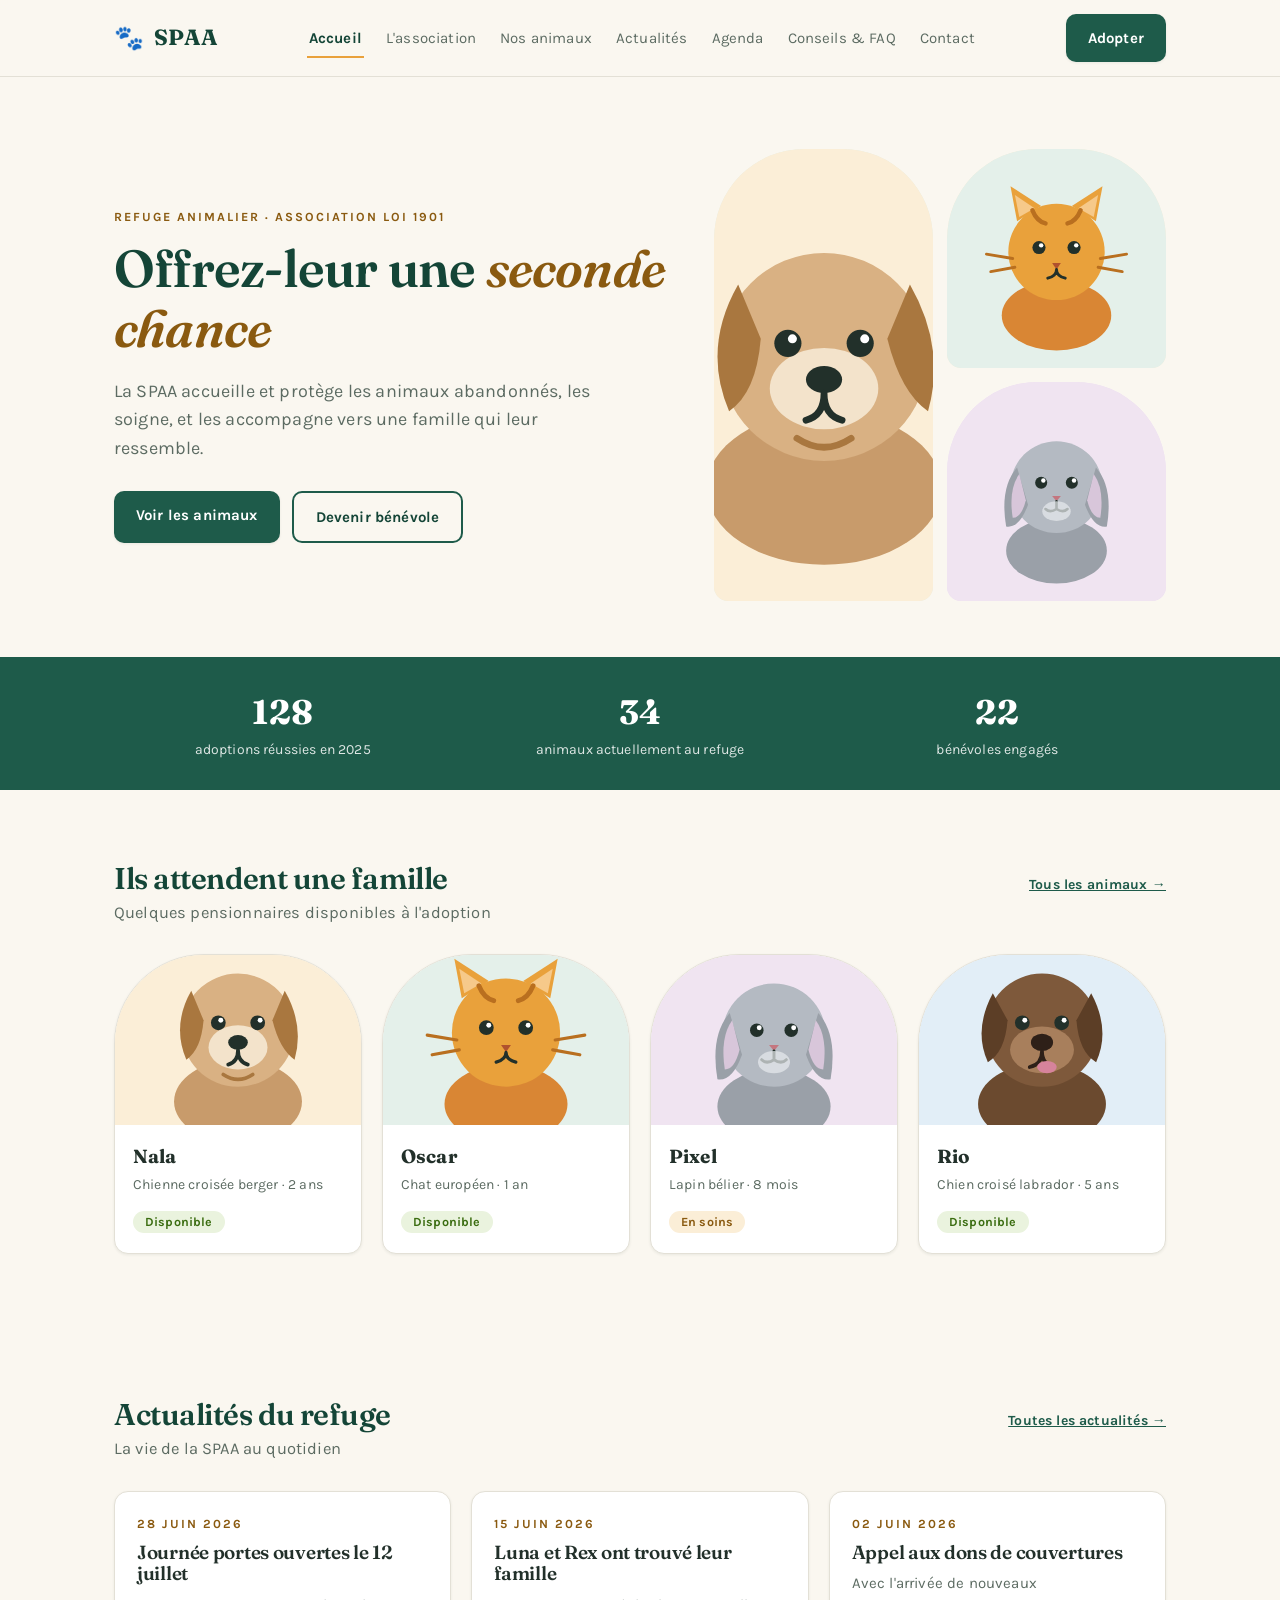
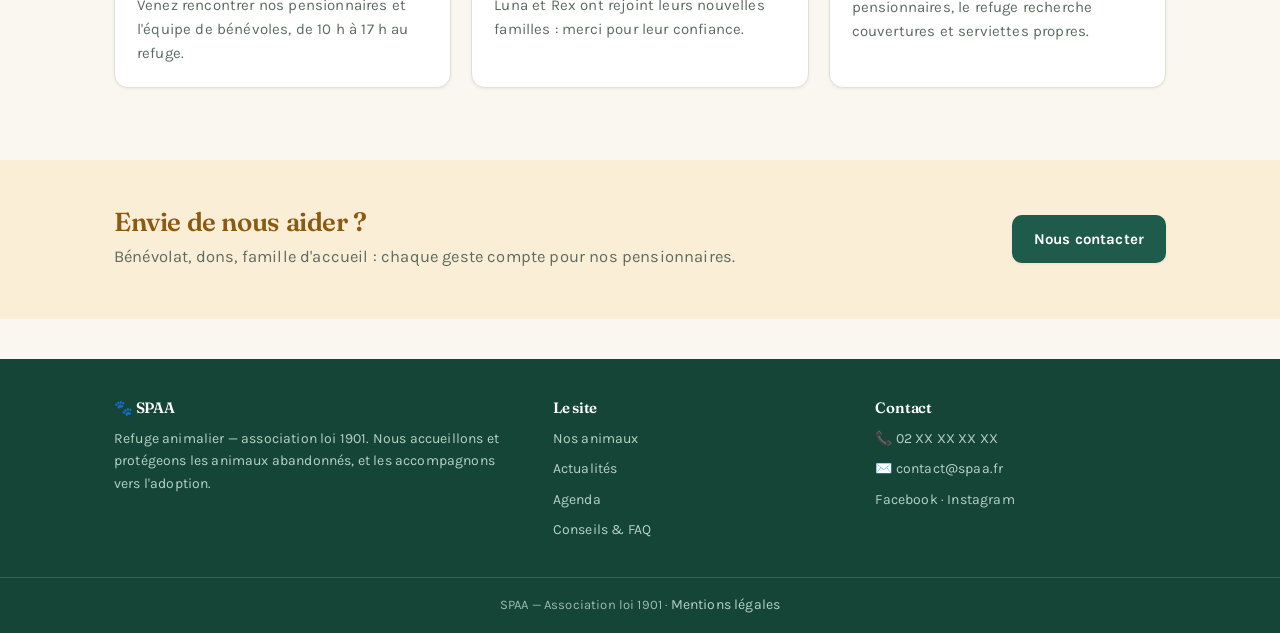
==== index.html @ 58a1901b "Add files via upload" ====
<!DOCTYPE html>
<html lang="fr">
<head>
<meta charset="UTF-8">
<meta name="viewport" content="width=device-width, initial-scale=1.0">
<title>Accueil — SPAA</title>
<meta name="description" content="SPAA, refuge animalier : adoption, protection et soins des animaux abandonnés.">
<link rel="preconnect" href="https://fonts.googleapis.com">
<link href="https://fonts.googleapis.com/css2?family=Fraunces:ital,wght@0,600;0,700;1,600&family=Karla:wght@400;700&display=swap" rel="stylesheet">
<link rel="icon" type="image/svg+xml" href="assets/favicon.svg">
<meta property="og:title" content="SPAA — Refuge animalier">
<meta property="og:description" content="Adoption, protection et soins des animaux abandonnés.">
<meta property="og:type" content="website">
<link rel="stylesheet" href="styles.css">
</head>
<body>
<header class="site">
  <div class="header-inner">
    <a class="logo" href="index.html"><span class="paw" aria-hidden="true">🐾</span>SPAA</a>
    <input type="checkbox" id="nav-toggle" class="nav-toggle" aria-hidden="true">
    <nav class="main" aria-label="Navigation principale">
      <a href="index.html" aria-current="page">Accueil</a>
      <a href="association.html">L'association</a>
      <a href="animaux.html">Nos animaux</a>
      <a href="actualites.html">Actualités</a>
      <a href="agenda.html">Agenda</a>
      <a href="blog.html">Conseils &amp; FAQ</a>
      <a href="contact.html">Contact</a>
    </nav>
    <a class="btn btn-pine header-cta" href="contact.html">Adopter</a>
    <label for="nav-toggle" class="nav-burger" aria-label="Ouvrir le menu">☰</label>
  </div>
</header>

<div class="hero">
  <div>
    <p class="eyebrow">Refuge animalier · Association loi 1901</p>
    <h1>Offrez-leur une <em>seconde chance</em></h1>
    <p class="lead">La SPAA accueille et protège les animaux abandonnés, les soigne, et les accompagne vers une famille qui leur ressemble.</p>
    <div class="actions">
      <a class="btn btn-pine" href="animaux.html">Voir les animaux</a>
      <a class="btn btn-ghost" href="contact.html">Devenir bénévole</a>
    </div>
  </div>
  <div class="hero-visual" aria-hidden="true">
    <div class="arch tall a1"><img src="https://images.unsplash.com/photo-1543466835-00a7907e9de1?auto=format&fit=crop&w=800&q=80" alt="Illustration de Nala, chienne du refuge" loading="lazy" onerror="this.onerror=null;this.src='assets/nala.svg'"></div>
    <div class="arch a2"><img src="https://images.unsplash.com/photo-1514888286974-6c03e2ca1dba?auto=format&fit=crop&w=800&q=80" alt="Illustration d'Oscar, chat du refuge" loading="lazy" onerror="this.onerror=null;this.src='assets/oscar.svg'"></div>
    <div class="arch a3"><img src="https://images.unsplash.com/photo-1585110396000-c9ffd4e4b308?auto=format&fit=crop&w=800&q=80" alt="Illustration de Pixel, lapin du refuge" loading="lazy" onerror="this.onerror=null;this.src='assets/pixel.svg'"></div>
  </div>
</div>

<div class="stats">
  <div class="stats-inner">
    <div class="stat"><div class="num" data-count="128">0</div><div class="label">adoptions réussies en 2025</div></div>
    <div class="stat"><div class="num" data-count="34">0</div><div class="label">animaux actuellement au refuge</div></div>
    <div class="stat"><div class="num" data-count="22">0</div><div class="label">bénévoles engagés</div></div>
  </div>
</div>

<section class="block reveal">
  <div class="block-head">
    <div>
      <h2>Ils attendent une famille</h2>
      <p>Quelques pensionnaires disponibles à l'adoption</p>
    </div>
    <a class="more" href="animaux.html">Tous les animaux →</a>
  </div>
  <div class="animals">
    <a class="animal-card" href="animaux.html" style="text-decoration:none;color:inherit;">
      <div class="animal-photo p-amber"><img src="https://images.unsplash.com/photo-1543466835-00a7907e9de1?auto=format&fit=crop&w=800&q=80" alt="" aria-hidden="true" loading="lazy" onerror="this.onerror=null;this.src='assets/nala.svg'"></div>
      <div class="animal-body">
        <p class="name">Nala</p>
        <p class="meta">Chienne croisée berger · 2 ans</p>
        <span class="badge ok">Disponible</span>
      </div>
    </a>
    <a class="animal-card" href="animaux.html" style="text-decoration:none;color:inherit;">
      <div class="animal-photo p-pine"><img src="https://images.unsplash.com/photo-1514888286974-6c03e2ca1dba?auto=format&fit=crop&w=800&q=80" alt="" aria-hidden="true" loading="lazy" onerror="this.onerror=null;this.src='assets/oscar.svg'"></div>
      <div class="animal-body">
        <p class="name">Oscar</p>
        <p class="meta">Chat européen · 1 an</p>
        <span class="badge ok">Disponible</span>
      </div>
    </a>
    <a class="animal-card" href="animaux.html" style="text-decoration:none;color:inherit;">
      <div class="animal-photo p-lilac"><img src="https://images.unsplash.com/photo-1585110396000-c9ffd4e4b308?auto=format&fit=crop&w=800&q=80" alt="" aria-hidden="true" loading="lazy" onerror="this.onerror=null;this.src='assets/pixel.svg'"></div>
      <div class="animal-body">
        <p class="name">Pixel</p>
        <p class="meta">Lapin bélier · 8 mois</p>
        <span class="badge care">En soins</span>
      </div>
    </a>
    <a class="animal-card" href="animaux.html" style="text-decoration:none;color:inherit;">
      <div class="animal-photo p-sky"><img src="https://images.unsplash.com/photo-1552053831-71594a27632d?auto=format&fit=crop&w=800&q=80" alt="" aria-hidden="true" loading="lazy" onerror="this.onerror=null;this.src='assets/rio.svg'"></div>
      <div class="animal-body">
        <p class="name">Rio</p>
        <p class="meta">Chien croisé labrador · 5 ans</p>
        <span class="badge ok">Disponible</span>
      </div>
    </a>
  </div>
</section>

<section class="block reveal">
  <div class="block-head">
    <div>
      <h2>Actualités du refuge</h2>
      <p>La vie de la SPAA au quotidien</p>
    </div>
    <a class="more" href="actualites.html">Toutes les actualités →</a>
  </div>
  <div class="news-grid">
    <div class="news-card">
      <p class="date">28 JUIN 2026</p>
      <h3>Journée portes ouvertes le 12 juillet</h3>
      <p>Venez rencontrer nos pensionnaires et l'équipe de bénévoles, de 10 h à 17 h au refuge.</p>
    </div>
    <div class="news-card">
      <p class="date">15 JUIN 2026</p>
      <h3>Luna et Rex ont trouvé leur famille</h3>
      <p>Luna et Rex ont rejoint leurs nouvelles familles : merci pour leur confiance.</p>
    </div>
    <div class="news-card">
      <p class="date">02 JUIN 2026</p>
      <h3>Appel aux dons de couvertures</h3>
      <p>Avec l'arrivée de nouveaux pensionnaires, le refuge recherche couvertures et serviettes propres.</p>
    </div>
  </div>
</section>

<div class="photo-band reveal">
  <img src="https://images.unsplash.com/photo-1548199973-03cce0bbc87b?auto=format&fit=crop&w=1600&q=80" alt="Des chiens courent ensemble dans un pré" loading="lazy" onerror="this.parentElement.style.display='none'">
  <div class="overlay"><div class="inner"><p>128 secondes chances offertes en 2025 — et ce n'est pas fini.</p></div></div>
</div>

<div class="cta-band">
  <div class="cta-inner">
    <div>
      <h2>Envie de nous aider ?</h2>
      <p>Bénévolat, dons, famille d'accueil : chaque geste compte pour nos pensionnaires.</p>
    </div>
    <a class="btn btn-pine" href="contact.html">Nous contacter</a>
  </div>
</div>

<footer class="site">
  <div class="footer-inner">
    <div>
      <h3>🐾 SPAA</h3>
      <p>Refuge animalier — association loi 1901. Nous accueillons et protégeons les animaux abandonnés, et les accompagnons vers l'adoption.</p>
    </div>
    <div>
      <h3>Le site</h3>
      <a href="animaux.html">Nos animaux</a>
      <a href="actualites.html">Actualités</a>
      <a href="agenda.html">Agenda</a>
      <a href="blog.html">Conseils &amp; FAQ</a>
    </div>
    <div>
      <h3>Contact</h3>
      <p>📞 02 XX XX XX XX</p>
      <p>✉️ contact@spaa.fr</p>
      <p>Facebook · Instagram</p>
    </div>
  </div>
  <div class="footer-bottom">SPAA — Association loi 1901 · <a href="mentions-legales.html" style="display:inline">Mentions légales</a></div>
</footer>
<script src="script.js"></script>
</body>
</html>
---- styles.css ----
:root {
  --paper: #FAF7F0;
  --card: #FFFFFF;
  --pine: #1E5B4A;
  --pine-dark: #144537;
  --pine-bg: #E4F0EA;
  --amber: #E9A13B;
  --amber-dark: #8A5A10;
  --amber-bg: #FBEED7;
  --ink: #22302A;
  --ink-soft: #5C6B62;
  --line: #E3E0D6;
  --green-bg: #EAF3DE;
  --green-text: #3B6D11;
  --red-bg: #FCEBEB;
  --red-text: #A32D2D;
  --radius: 14px;
  --arch: 90px;
}
* { box-sizing: border-box; }
html { scroll-behavior: smooth; }
@media (prefers-reduced-motion: reduce) { html { scroll-behavior: auto; } * { transition-duration: .001s !important; animation-duration: .001s !important; } }
body {
  margin: 0;
  font-family: 'Karla', -apple-system, sans-serif;
  background: var(--paper);
  color: var(--ink);
  line-height: 1.6;
}
h1, h2, h3 { font-family: 'Fraunces', Georgia, serif; font-weight: 600; line-height: 1.15; }
a { color: var(--pine); }
a:focus-visible, button:focus-visible { outline: 3px solid var(--amber); outline-offset: 2px; }
img { max-width: 100%; }

/* ---------- Header ---------- */
header.site {
  position: sticky; top: 0; z-index: 20;
  background: rgba(250,247,240,0.94);
  border-bottom: 1px solid var(--line);
  backdrop-filter: blur(6px);
}
.header-inner {
  max-width: 1100px; margin: 0 auto;
  display: flex; align-items: center; justify-content: space-between;
  padding: 14px 24px; gap: 16px;
}
.logo { display: flex; align-items: center; gap: 10px; font-family: 'Fraunces', serif; font-weight: 700; font-size: 22px; color: var(--pine-dark); text-decoration: none; }
.logo .paw { font-size: 24px; }
nav.main { display: flex; gap: 20px; align-items: center; }
nav.main a { font-size: 15px; text-decoration: none; color: var(--ink-soft); padding: 4px 2px; border-bottom: 2px solid transparent; }
nav.main a:hover { color: var(--pine); }
nav.main a[aria-current="page"] { color: var(--pine-dark); border-bottom-color: var(--amber); font-weight: 700; }
.nav-toggle { display: none; }
.nav-burger { display: none; font-size: 26px; background: none; border: none; cursor: pointer; color: var(--pine-dark); }
.btn {
  display: inline-block; border: none; cursor: pointer;
  border-radius: 10px; padding: 12px 22px;
  font-family: 'Karla', sans-serif; font-weight: 700; font-size: 15px;
  text-decoration: none; text-align: center;
  transition: transform .1s ease, background .15s ease;
}
.btn:active { transform: translateY(1px); }
.btn-pine { background: var(--pine); color: #fff; }
.btn-pine:hover { background: var(--pine-dark); }
.btn-amber { background: var(--amber); color: #3A2703; }
.btn-amber:hover { background: #d68f28; }
.btn-ghost { background: transparent; border: 2px solid var(--pine); color: var(--pine-dark); }
.btn-ghost:hover { background: var(--pine-bg); }

/* ---------- Hero ---------- */
.hero {
  max-width: 1100px; margin: 0 auto;
  display: grid; grid-template-columns: 1.1fr 0.9fr; gap: 48px;
  padding: 72px 24px 56px; align-items: center;
}
.hero .eyebrow {
  font-size: 13px; letter-spacing: .12em; text-transform: uppercase;
  color: var(--amber-dark); font-weight: 700; margin: 0 0 12px;
}
.hero h1 { font-size: clamp(34px, 5vw, 52px); margin: 0 0 18px; color: var(--pine-dark); }
.hero h1 em { font-style: italic; color: var(--amber-dark); }
.hero p.lead { font-size: 18px; color: var(--ink-soft); margin: 0 0 28px; max-width: 46ch; }
.hero .actions { display: flex; gap: 12px; flex-wrap: wrap; }
.hero-visual { display: grid; grid-template-columns: 1fr 1fr; gap: 14px; }
.arch {
  border-radius: var(--arch) var(--arch) var(--radius) var(--radius);
  min-height: 190px;
  display: flex; align-items: center; justify-content: center;
  font-size: 44px;
}
.arch.tall { grid-row: span 2; min-height: 0; }
.arch.a1 { background: var(--pine-bg); }
.arch.a2 { background: var(--amber-bg); }
.arch.a3 { background: #F0E4F1; }

/* ---------- Stats strip ---------- */
.stats {
  background: var(--pine); color: #fff;
}
.stats-inner {
  max-width: 1100px; margin: 0 auto;
  display: grid; grid-template-columns: repeat(3, 1fr);
  padding: 28px 24px; gap: 20px; text-align: center;
}
.stat .num { font-family: 'Fraunces', serif; font-size: 34px; font-weight: 700; }
.stat .label { font-size: 14px; opacity: .85; }

/* ---------- Sections ---------- */
section.block { max-width: 1100px; margin: 0 auto; padding: 56px 24px; }
.block-head { display: flex; align-items: baseline; justify-content: space-between; gap: 16px; flex-wrap: wrap; margin-bottom: 28px; }
.block-head h2 { font-size: 28px; margin: 0; color: var(--pine-dark); }
.block-head p { margin: 4px 0 0; color: var(--ink-soft); }
.block-head .more { font-weight: 700; font-size: 14px; white-space: nowrap; }

/* ---------- Animal cards ---------- */
.animals { display: grid; grid-template-columns: repeat(auto-fill, minmax(220px, 1fr)); gap: 20px; }
.animal-card {
  background: var(--card); border: 1px solid var(--line);
  border-radius: var(--arch) var(--arch) var(--radius) var(--radius);
  overflow: hidden;
  transition: transform .15s ease, box-shadow .15s ease;
}
.animal-card:hover { transform: translateY(-4px); box-shadow: 0 10px 24px rgba(30,91,74,.12); }
.animal-photo { height: 170px; display: flex; align-items: center; justify-content: center; font-size: 42px; }
.p-pine { background: var(--pine-bg); }
.p-amber { background: var(--amber-bg); }
.p-lilac { background: #F0E4F1; }
.p-sky { background: #E2EEF7; }
.animal-body { padding: 16px 18px 18px; }
.animal-body .name { font-family: 'Fraunces', serif; font-weight: 700; font-size: 19px; margin: 0 0 2px; }
.animal-body .meta { color: var(--ink-soft); font-size: 14px; margin: 0 0 12px; }
.badge { font-size: 12.5px; font-weight: 700; padding: 4px 12px; border-radius: 20px; }
.badge.ok { background: var(--green-bg); color: var(--green-text); }
.badge.care { background: var(--amber-bg); color: var(--amber-dark); }
.badge.adopted { background: var(--pine-bg); color: var(--pine-dark); }

/* ---------- News / agenda ---------- */
.news-grid { display: grid; grid-template-columns: repeat(auto-fill, minmax(280px, 1fr)); gap: 20px; }
.news-card {
  background: var(--card); border: 1px solid var(--line); border-radius: var(--radius);
  padding: 22px;
}
.news-card .date { font-size: 13px; color: var(--amber-dark); font-weight: 700; margin: 0 0 8px; letter-spacing: .04em; }
.news-card h3 { font-size: 19px; margin: 0 0 8px; }
.news-card p { color: var(--ink-soft); font-size: 15px; margin: 0; }

.agenda-list { display: flex; flex-direction: column; gap: 14px; max-width: 720px; }
.agenda-item {
  display: flex; gap: 20px; align-items: center;
  background: var(--card); border: 1px solid var(--line); border-radius: var(--radius);
  padding: 16px 20px;
}
.agenda-date {
  flex-shrink: 0; width: 72px; text-align: center;
  background: var(--pine-bg); border-radius: 10px; padding: 10px 6px;
}
.agenda-date .day { font-family: 'Fraunces', serif; font-size: 24px; font-weight: 700; color: var(--pine-dark); line-height: 1; }
.agenda-date .month { font-size: 12px; text-transform: uppercase; letter-spacing: .08em; color: var(--pine); font-weight: 700; }
.agenda-info h3 { font-size: 17px; margin: 0 0 2px; }
.agenda-info p { margin: 0; font-size: 14px; color: var(--ink-soft); }

/* ---------- Split (association) ---------- */
.split { display: grid; grid-template-columns: 1fr 1fr; gap: 48px; align-items: center; }
.values { display: grid; grid-template-columns: 1fr 1fr; gap: 14px; }
.value-card { background: var(--card); border: 1px solid var(--line); border-radius: var(--radius); padding: 18px; }
.value-card .paw { font-size: 22px; }
.value-card h3 { font-size: 16px; margin: 8px 0 4px; }
.value-card p { font-size: 14px; color: var(--ink-soft); margin: 0; }

/* ---------- FAQ ---------- */
.faq { max-width: 760px; }
.faq details { background: var(--card); border: 1px solid var(--line); border-radius: var(--radius); margin-bottom: 12px; }
.faq summary { cursor: pointer; padding: 16px 20px; font-weight: 700; font-size: 16px; list-style: none; display: flex; justify-content: space-between; align-items: center; }
.faq summary::after { content: "+"; font-size: 22px; color: var(--pine); }
.faq details[open] summary::after { content: "–"; }
.faq .answer { padding: 0 20px 18px; color: var(--ink-soft); font-size: 15px; }

/* ---------- Forms ---------- */
form.contact { max-width: 560px; display: grid; gap: 16px; }
label { font-weight: 700; font-size: 14px; }
input, textarea, select {
  width: 100%; margin-top: 6px;
  font-family: 'Karla', sans-serif; font-size: 15px;
  padding: 12px 14px; border: 1.5px solid var(--line); border-radius: 10px;
  background: var(--card); color: var(--ink);
}
input:focus, textarea:focus { border-color: var(--pine); outline: 2px solid var(--pine-bg); }
textarea { resize: vertical; min-height: 120px; }

.contact-grid { display: grid; grid-template-columns: 1fr 1fr; gap: 48px; align-items: start; }
.contact-info { display: flex; flex-direction: column; gap: 16px; }
.info-card { background: var(--card); border: 1px solid var(--line); border-radius: var(--radius); padding: 18px 20px; }
.info-card h3 { margin: 0 0 6px; font-size: 16px; }
.info-card p { margin: 0; color: var(--ink-soft); font-size: 15px; }

/* ---------- CTA band ---------- */
.cta-band { background: var(--amber-bg); }
.cta-inner { max-width: 1100px; margin: 0 auto; padding: 48px 24px; display: flex; align-items: center; justify-content: space-between; gap: 24px; flex-wrap: wrap; }
.cta-inner h2 { font-size: 26px; margin: 0; color: var(--amber-dark); }
.cta-inner p { margin: 6px 0 0; color: var(--ink-soft); }

/* ---------- Footer ---------- */
footer.site {
  background: var(--pine-dark); color: #DCE9E2;
  margin-top: 40px;
}
.footer-inner {
  max-width: 1100px; margin: 0 auto;
  padding: 40px 24px 28px;
  display: grid; grid-template-columns: 1.4fr 1fr 1fr; gap: 32px;
}
footer.site h3 { font-size: 15px; margin: 0 0 12px; color: #fff; }
footer.site a { color: #B9D2C6; text-decoration: none; font-size: 14px; display: block; margin-bottom: 8px; }
footer.site a:hover { color: #fff; }
footer.site p { font-size: 14px; margin: 0 0 8px; color: #B9D2C6; }
.footer-bottom { border-top: 1px solid rgba(255,255,255,.15); padding: 16px 24px; text-align: center; font-size: 13px; color: #9DBBAD; }

/* ---------- Page hero (interior pages) ---------- */
.page-hero { background: var(--pine-bg); }
.page-hero-inner { max-width: 1100px; margin: 0 auto; padding: 48px 24px; }
.page-hero h1 { font-size: clamp(28px, 4vw, 40px); margin: 0 0 8px; color: var(--pine-dark); }
.page-hero p { margin: 0; color: var(--ink-soft); font-size: 17px; max-width: 60ch; }

article.post { background: var(--card); border: 1px solid var(--line); border-radius: var(--radius); padding: 24px; margin-bottom: 20px; }
article.post .date { font-size: 13px; color: var(--amber-dark); font-weight: 700; margin: 0 0 6px; }
article.post h2 { font-size: 22px; margin: 0 0 10px; color: var(--pine-dark); }
article.post p { color: var(--ink-soft); margin: 0 0 8px; }

/* ---------- Filters ---------- */
.filters { display: flex; gap: 10px; flex-wrap: wrap; margin-bottom: 24px; }
.chip {
  border: 1.5px solid var(--line); background: var(--card);
  border-radius: 20px; padding: 7px 16px; font-size: 14px; font-weight: 700;
  cursor: pointer; color: var(--ink-soft);
}
.chip.active { background: var(--pine); border-color: var(--pine); color: #fff; }

/* ---------- Responsive ---------- */
@media (max-width: 860px) {
  .hero, .split, .contact-grid { grid-template-columns: 1fr; gap: 32px; }
  .footer-inner { grid-template-columns: 1fr; }
  nav.main {
    display: none;
    position: absolute; top: 100%; left: 0; right: 0;
    flex-direction: column; align-items: stretch; gap: 0;
    background: var(--paper); border-bottom: 1px solid var(--line);
    padding: 8px 0;
  }
  nav.main a { padding: 12px 24px; border-bottom: none; }
  .nav-toggle:checked ~ nav.main { display: flex; }
  .nav-burger { display: block; }
  .header-cta { display: none; }
  .stats-inner { grid-template-columns: 1fr; gap: 12px; }
}

/* ---------- Améliorations v2 ---------- */
header.site.scrolled { box-shadow: 0 4px 18px rgba(30,91,74,.10); }
.reveal { opacity: 0; transform: translateY(14px); transition: opacity .5s ease, transform .5s ease; }
.reveal.visible { opacity: 1; transform: none; }
@media (prefers-reduced-motion: reduce) { .reveal { opacity: 1; transform: none; } }
.animal-photo img, .arch img { width: 100%; height: 100%; object-fit: cover; display: block; }
.arch { overflow: hidden; padding: 0; }
.animal-photo { padding: 0; overflow: hidden; }
#no-result { display: none; color: var(--ink-soft); background: var(--card); border: 1px dashed var(--line); border-radius: var(--radius); padding: 24px; text-align: center; }
.gallery { display: grid; grid-template-columns: repeat(auto-fill, minmax(160px, 1fr)); gap: 14px; }
.gallery .arch { min-height: 160px; }

/* ============================================================
   V3 — Charte premium : élévation, typo, micro-interactions
   ============================================================ */
:root {
  --shadow-sm: 0 1px 3px rgba(20, 45, 35, .07);
  --shadow-md: 0 6px 20px rgba(20, 45, 35, .10);
  --shadow-lg: 0 18px 44px rgba(20, 45, 35, .16);
  --ease: cubic-bezier(.22, .8, .32, 1);
}

/* Typographie raffinée */
body { font-size: 16.5px; letter-spacing: .01em; }
h1, h2, h3 { letter-spacing: -.015em; }
.hero .eyebrow, .news-card .date, article.post .date {
  letter-spacing: .16em; font-size: 12.5px;
}
.block-head h2 { font-size: 30px; }
section.block { padding: 72px 24px; }
.page-hero-inner { padding: 64px 24px; }

/* Boutons — micro-interactions */
.btn { transition: transform .18s var(--ease), box-shadow .18s var(--ease), background .18s var(--ease); }
.btn-pine, .btn-amber { box-shadow: var(--shadow-sm); }
.btn:hover { transform: translateY(-2px); box-shadow: var(--shadow-md); }
.btn:active { transform: translateY(0); box-shadow: var(--shadow-sm); }

/* Navigation — soulignement animé */
nav.main a { position: relative; border-bottom: none; }
nav.main a::after {
  content: ""; position: absolute; left: 0; right: 100%; bottom: -4px;
  height: 2px; background: var(--amber); transition: right .22s var(--ease);
}
nav.main a:hover::after, nav.main a[aria-current="page"]::after { right: 0; }
@media (max-width: 860px) { nav.main a::after { display: none; } }

/* Cartes — élévation et zoom image au survol */
.animal-card, .news-card, .value-card, .info-card, article.post {
  box-shadow: var(--shadow-sm);
  transition: transform .22s var(--ease), box-shadow .22s var(--ease);
}
.animal-card:hover { transform: translateY(-6px); box-shadow: var(--shadow-lg); }
.news-card:hover, .value-card:hover { transform: translateY(-3px); box-shadow: var(--shadow-md); }
.animal-photo { position: relative; }
.animal-photo img, .arch img { transition: transform .4s var(--ease); }
.animal-card:hover .animal-photo img { transform: scale(1.06); }
.gallery .arch { box-shadow: var(--shadow-sm); transition: transform .22s var(--ease), box-shadow .22s var(--ease); }
.gallery .arch:hover { transform: translateY(-4px); box-shadow: var(--shadow-md); }
.gallery .arch:hover img { transform: scale(1.05); }

/* Bannière hero photo */
.hero-banner { position: relative; overflow: hidden; border-radius: var(--arch) var(--arch) var(--radius) var(--radius); box-shadow: var(--shadow-md); }
.hero-banner img { width: 100%; height: 100%; object-fit: cover; display: block; }

/* Bande photo pleine largeur */
.photo-band { position: relative; height: 320px; overflow: hidden; }
.photo-band img { width: 100%; height: 100%; object-fit: cover; display: block; }
.photo-band .overlay {
  position: absolute; inset: 0;
  background: linear-gradient(180deg, rgba(20,69,55,.15), rgba(20,69,55,.55));
  display: flex; align-items: flex-end;
}
.photo-band .overlay .inner { max-width: 1100px; margin: 0 auto; width: 100%; padding: 28px 24px; }
.photo-band .overlay p { color: #fff; font-family: 'Fraunces', serif; font-size: 24px; margin: 0; text-shadow: 0 2px 12px rgba(0,0,0,.3); }

@media (prefers-reduced-motion: reduce) {
  .btn, .animal-card, .news-card, .value-card, .animal-photo img, .arch img, nav.main a::after { transition: none !important; }
}
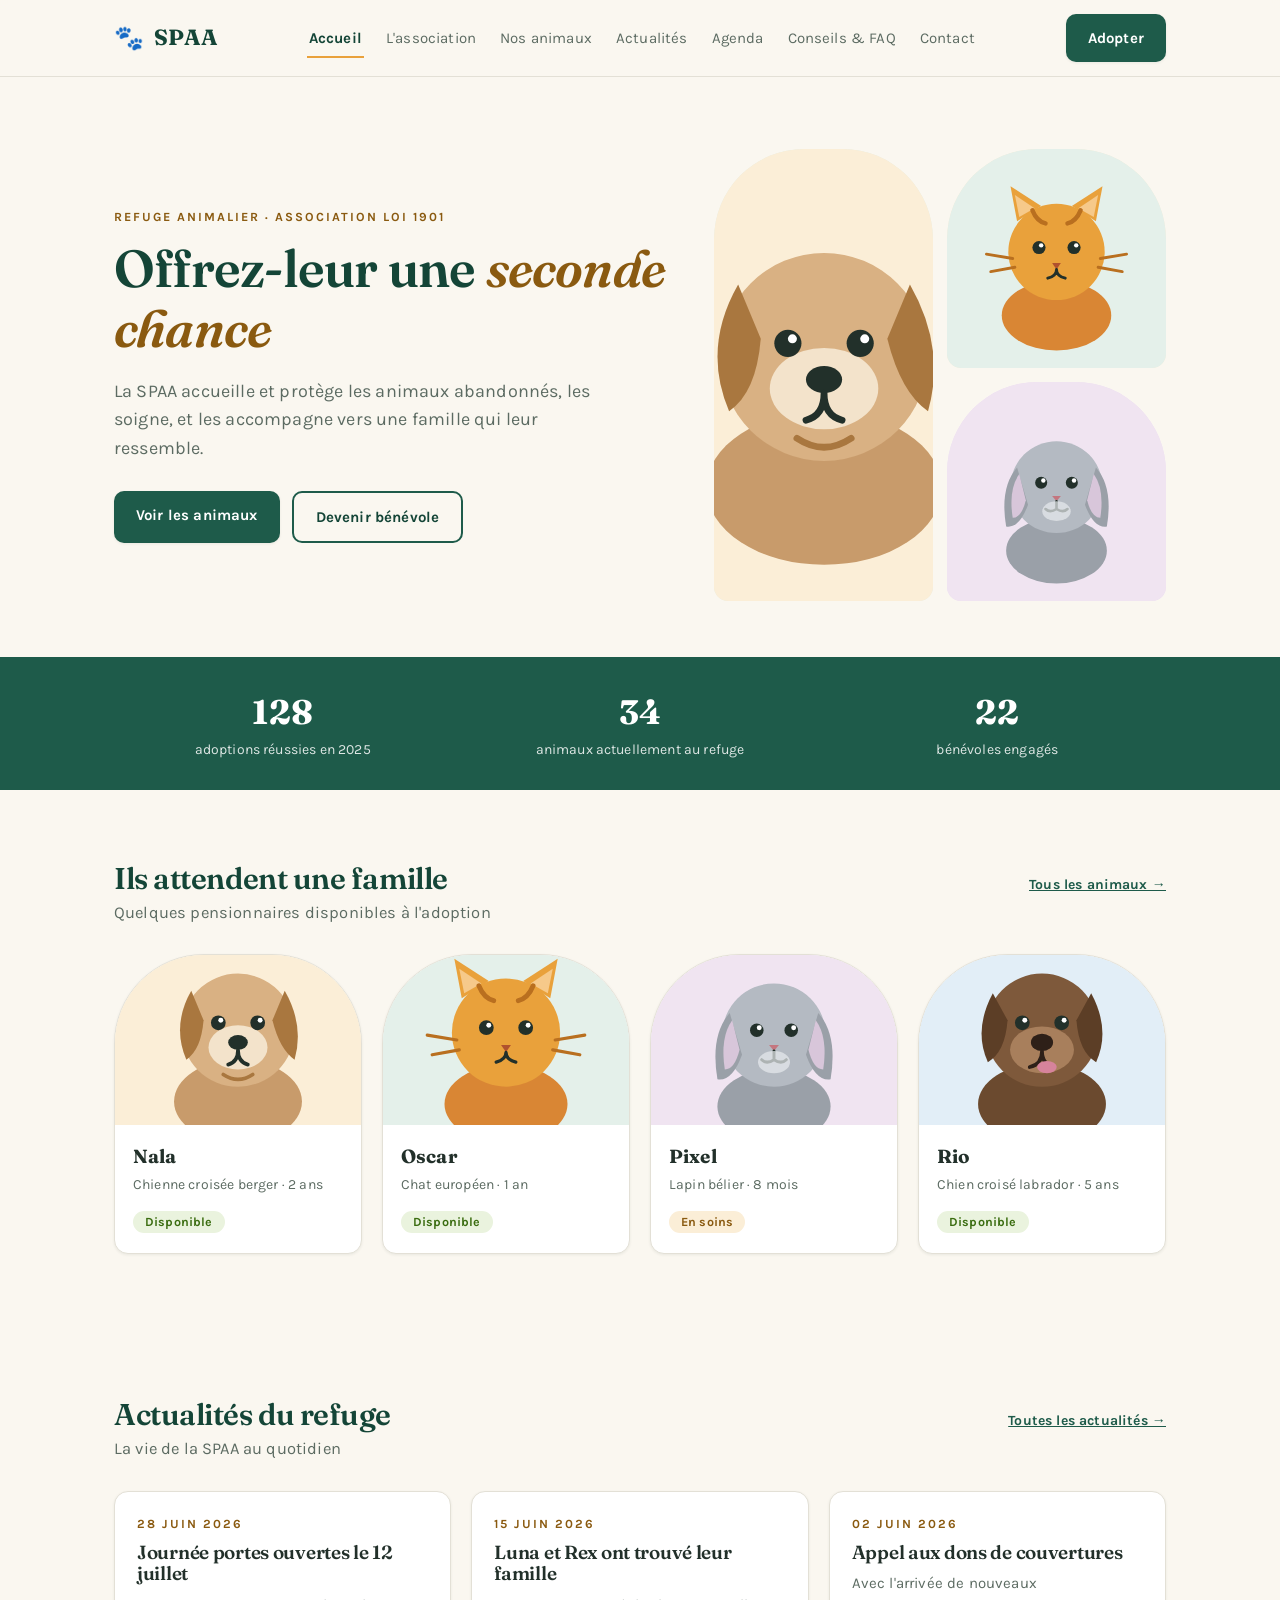
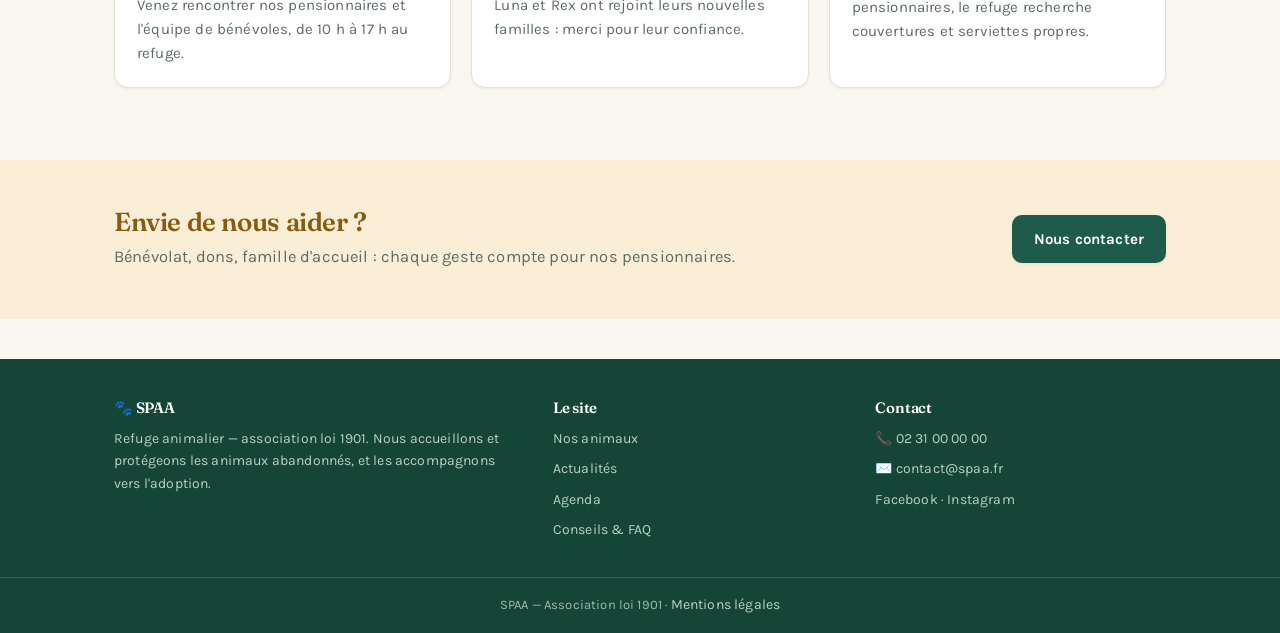
==== commit b8a7831c: "maj complete" ====
--- a/index.html
+++ b/index.html
@@ -1,170 +1,209 @@
 <!DOCTYPE html>
 <html lang="fr">
+
 <head>
-<meta charset="UTF-8">
-<meta name="viewport" content="width=device-width, initial-scale=1.0">
-<title>Accueil — SPAA</title>
-<meta name="description" content="SPAA, refuge animalier : adoption, protection et soins des animaux abandonnés.">
-<link rel="preconnect" href="https://fonts.googleapis.com">
-<link href="https://fonts.googleapis.com/css2?family=Fraunces:ital,wght@0,600;0,700;1,600&family=Karla:wght@400;700&display=swap" rel="stylesheet">
-<link rel="icon" type="image/svg+xml" href="assets/favicon.svg">
-<meta property="og:title" content="SPAA — Refuge animalier">
-<meta property="og:description" content="Adoption, protection et soins des animaux abandonnés.">
-<meta property="og:type" content="website">
-<link rel="stylesheet" href="styles.css">
+  <meta charset="UTF-8">
+  <meta name="viewport" content="width=device-width, initial-scale=1.0">
+  <title>Accueil — SPAA</title>
+  <meta name="description" content="SPAA, refuge animalier : adoption, protection et soins des animaux abandonnés.">
+  <link rel="preconnect" href="https://fonts.googleapis.com">
+  <link
+    href="https://fonts.googleapis.com/css2?family=Fraunces:ital,wght@0,600;0,700;1,600&family=Karla:wght@400;700&display=swap"
+    rel="stylesheet">
+  <link rel="icon" type="image/svg+xml" href="assets/favicon.svg">
+  <meta property="og:title" content="SPAA — Refuge animalier">
+  <meta property="og:description" content="Adoption, protection et soins des animaux abandonnés.">
+  <meta property="og:type" content="website">
+  <link rel="stylesheet" href="styles.css">
 </head>
+
 <body>
-<header class="site">
-  <div class="header-inner">
-    <a class="logo" href="index.html"><span class="paw" aria-hidden="true">🐾</span>SPAA</a>
-    <input type="checkbox" id="nav-toggle" class="nav-toggle" aria-hidden="true">
-    <nav class="main" aria-label="Navigation principale">
-      <a href="index.html" aria-current="page">Accueil</a>
-      <a href="association.html">L'association</a>
-      <a href="animaux.html">Nos animaux</a>
-      <a href="actualites.html">Actualités</a>
-      <a href="agenda.html">Agenda</a>
-      <a href="blog.html">Conseils &amp; FAQ</a>
-      <a href="contact.html">Contact</a>
-    </nav>
-    <a class="btn btn-pine header-cta" href="contact.html">Adopter</a>
-    <label for="nav-toggle" class="nav-burger" aria-label="Ouvrir le menu">☰</label>
-  </div>
-</header>
-
-<div class="hero">
-  <div>
-    <p class="eyebrow">Refuge animalier · Association loi 1901</p>
-    <h1>Offrez-leur une <em>seconde chance</em></h1>
-    <p class="lead">La SPAA accueille et protège les animaux abandonnés, les soigne, et les accompagne vers une famille qui leur ressemble.</p>
-    <div class="actions">
-      <a class="btn btn-pine" href="animaux.html">Voir les animaux</a>
-      <a class="btn btn-ghost" href="contact.html">Devenir bénévole</a>
-    </div>
-  </div>
-  <div class="hero-visual" aria-hidden="true">
-    <div class="arch tall a1"><img src="https://images.unsplash.com/photo-1543466835-00a7907e9de1?auto=format&fit=crop&w=800&q=80" alt="Illustration de Nala, chienne du refuge" loading="lazy" onerror="this.onerror=null;this.src='assets/nala.svg'"></div>
-    <div class="arch a2"><img src="https://images.unsplash.com/photo-1514888286974-6c03e2ca1dba?auto=format&fit=crop&w=800&q=80" alt="Illustration d'Oscar, chat du refuge" loading="lazy" onerror="this.onerror=null;this.src='assets/oscar.svg'"></div>
-    <div class="arch a3"><img src="https://images.unsplash.com/photo-1585110396000-c9ffd4e4b308?auto=format&fit=crop&w=800&q=80" alt="Illustration de Pixel, lapin du refuge" loading="lazy" onerror="this.onerror=null;this.src='assets/pixel.svg'"></div>
-  </div>
-</div>
-
-<div class="stats">
-  <div class="stats-inner">
-    <div class="stat"><div class="num" data-count="128">0</div><div class="label">adoptions réussies en 2025</div></div>
-    <div class="stat"><div class="num" data-count="34">0</div><div class="label">animaux actuellement au refuge</div></div>
-    <div class="stat"><div class="num" data-count="22">0</div><div class="label">bénévoles engagés</div></div>
-  </div>
-</div>
-
-<section class="block reveal">
-  <div class="block-head">
+  <header class="site">
+    <div class="header-inner">
+      <a class="logo" href="index.html"><span class="paw" aria-hidden="true">🐾</span>SPAA</a>
+      <input type="checkbox" id="nav-toggle" class="nav-toggle" aria-hidden="true">
+      <nav class="main" aria-label="Navigation principale">
+        <a href="index.html" aria-current="page">Accueil</a>
+        <a href="association.html">L'association</a>
+        <a href="animaux.html">Nos animaux</a>
+        <a href="actualites.html">Actualités</a>
+        <a href="agenda.html">Agenda</a>
+        <a href="blog.html">Conseils &amp; FAQ</a>
+        <a href="contact.html">Contact</a>
+      </nav>
+      <a class="btn btn-pine header-cta" href="contact.html">Adopter</a>
+      <label for="nav-toggle" class="nav-burger" aria-label="Ouvrir le menu">☰</label>
+    </div>
+  </header>
+
+  <div class="hero">
     <div>
-      <h2>Ils attendent une famille</h2>
-      <p>Quelques pensionnaires disponibles à l'adoption</p>
-    </div>
-    <a class="more" href="animaux.html">Tous les animaux →</a>
-  </div>
-  <div class="animals">
-    <a class="animal-card" href="animaux.html" style="text-decoration:none;color:inherit;">
-      <div class="animal-photo p-amber"><img src="https://images.unsplash.com/photo-1543466835-00a7907e9de1?auto=format&fit=crop&w=800&q=80" alt="" aria-hidden="true" loading="lazy" onerror="this.onerror=null;this.src='assets/nala.svg'"></div>
-      <div class="animal-body">
-        <p class="name">Nala</p>
-        <p class="meta">Chienne croisée berger · 2 ans</p>
-        <span class="badge ok">Disponible</span>
-      </div>
-    </a>
-    <a class="animal-card" href="animaux.html" style="text-decoration:none;color:inherit;">
-      <div class="animal-photo p-pine"><img src="https://images.unsplash.com/photo-1514888286974-6c03e2ca1dba?auto=format&fit=crop&w=800&q=80" alt="" aria-hidden="true" loading="lazy" onerror="this.onerror=null;this.src='assets/oscar.svg'"></div>
-      <div class="animal-body">
-        <p class="name">Oscar</p>
-        <p class="meta">Chat européen · 1 an</p>
-        <span class="badge ok">Disponible</span>
-      </div>
-    </a>
-    <a class="animal-card" href="animaux.html" style="text-decoration:none;color:inherit;">
-      <div class="animal-photo p-lilac"><img src="https://images.unsplash.com/photo-1585110396000-c9ffd4e4b308?auto=format&fit=crop&w=800&q=80" alt="" aria-hidden="true" loading="lazy" onerror="this.onerror=null;this.src='assets/pixel.svg'"></div>
-      <div class="animal-body">
-        <p class="name">Pixel</p>
-        <p class="meta">Lapin bélier · 8 mois</p>
-        <span class="badge care">En soins</span>
-      </div>
-    </a>
-    <a class="animal-card" href="animaux.html" style="text-decoration:none;color:inherit;">
-      <div class="animal-photo p-sky"><img src="https://images.unsplash.com/photo-1552053831-71594a27632d?auto=format&fit=crop&w=800&q=80" alt="" aria-hidden="true" loading="lazy" onerror="this.onerror=null;this.src='assets/rio.svg'"></div>
-      <div class="animal-body">
-        <p class="name">Rio</p>
-        <p class="meta">Chien croisé labrador · 5 ans</p>
-        <span class="badge ok">Disponible</span>
-      </div>
-    </a>
-  </div>
-</section>
-
-<section class="block reveal">
-  <div class="block-head">
-    <div>
-      <h2>Actualités du refuge</h2>
-      <p>La vie de la SPAA au quotidien</p>
-    </div>
-    <a class="more" href="actualites.html">Toutes les actualités →</a>
-  </div>
-  <div class="news-grid">
-    <div class="news-card">
-      <p class="date">28 JUIN 2026</p>
-      <h3>Journée portes ouvertes le 12 juillet</h3>
-      <p>Venez rencontrer nos pensionnaires et l'équipe de bénévoles, de 10 h à 17 h au refuge.</p>
-    </div>
-    <div class="news-card">
-      <p class="date">15 JUIN 2026</p>
-      <h3>Luna et Rex ont trouvé leur famille</h3>
-      <p>Luna et Rex ont rejoint leurs nouvelles familles : merci pour leur confiance.</p>
-    </div>
-    <div class="news-card">
-      <p class="date">02 JUIN 2026</p>
-      <h3>Appel aux dons de couvertures</h3>
-      <p>Avec l'arrivée de nouveaux pensionnaires, le refuge recherche couvertures et serviettes propres.</p>
-    </div>
-  </div>
-</section>
-
-<div class="photo-band reveal">
-  <img src="https://images.unsplash.com/photo-1548199973-03cce0bbc87b?auto=format&fit=crop&w=1600&q=80" alt="Des chiens courent ensemble dans un pré" loading="lazy" onerror="this.parentElement.style.display='none'">
-  <div class="overlay"><div class="inner"><p>128 secondes chances offertes en 2025 — et ce n'est pas fini.</p></div></div>
-</div>
-
-<div class="cta-band">
-  <div class="cta-inner">
-    <div>
-      <h2>Envie de nous aider ?</h2>
-      <p>Bénévolat, dons, famille d'accueil : chaque geste compte pour nos pensionnaires.</p>
-    </div>
-    <a class="btn btn-pine" href="contact.html">Nous contacter</a>
-  </div>
-</div>
-
-<footer class="site">
-  <div class="footer-inner">
-    <div>
-      <h3>🐾 SPAA</h3>
-      <p>Refuge animalier — association loi 1901. Nous accueillons et protégeons les animaux abandonnés, et les accompagnons vers l'adoption.</p>
-    </div>
-    <div>
-      <h3>Le site</h3>
-      <a href="animaux.html">Nos animaux</a>
-      <a href="actualites.html">Actualités</a>
-      <a href="agenda.html">Agenda</a>
-      <a href="blog.html">Conseils &amp; FAQ</a>
-    </div>
-    <div>
-      <h3>Contact</h3>
-      <p>📞 02 XX XX XX XX</p>
-      <p>✉️ contact@spaa.fr</p>
-      <p>Facebook · Instagram</p>
-    </div>
-  </div>
-  <div class="footer-bottom">SPAA — Association loi 1901 · <a href="mentions-legales.html" style="display:inline">Mentions légales</a></div>
-</footer>
-<script src="script.js"></script>
+      <p class="eyebrow">Refuge animalier · Association loi 1901</p>
+      <h1>Offrez-leur une <em>seconde chance</em></h1>
+      <p class="lead">La SPAA accueille et protège les animaux abandonnés, les soigne, et les accompagne vers une
+        famille qui leur ressemble.</p>
+      <div class="actions">
+        <a class="btn btn-pine" href="animaux.html">Voir les animaux</a>
+        <a class="btn btn-ghost" href="contact.html">Devenir bénévole</a>
+      </div>
+    </div>
+    <div class="hero-visual" aria-hidden="true">
+      <div class="arch tall a1"><img
+          src="https://images.unsplash.com/photo-1543466835-00a7907e9de1?auto=format&fit=crop&w=800&q=80"
+          alt="Illustration de Nala, chienne du refuge" loading="lazy"
+          onerror="this.onerror=null;this.src='assets/nala.svg'"></div>
+      <div class="arch a2"><img
+          src="https://images.unsplash.com/photo-1514888286974-6c03e2ca1dba?auto=format&fit=crop&w=800&q=80"
+          alt="Illustration d'Oscar, chat du refuge" loading="lazy"
+          onerror="this.onerror=null;this.src='assets/oscar.svg'"></div>
+      <div class="arch a3"><img
+          src="https://images.unsplash.com/photo-1585110396000-c9ffd4e4b308?auto=format&fit=crop&w=800&q=80"
+          alt="Illustration de Pixel, lapin du refuge" loading="lazy"
+          onerror="this.onerror=null;this.src='assets/pixel.svg'"></div>
+    </div>
+  </div>
+
+  <div class="stats">
+    <div class="stats-inner">
+      <div class="stat">
+        <div class="num" data-count="128">0</div>
+        <div class="label">adoptions réussies en 2025</div>
+      </div>
+      <div class="stat">
+        <div class="num" data-count="34">0</div>
+        <div class="label">animaux actuellement au refuge</div>
+      </div>
+      <div class="stat">
+        <div class="num" data-count="22">0</div>
+        <div class="label">bénévoles engagés</div>
+      </div>
+    </div>
+  </div>
+
+  <section class="block reveal">
+    <div class="block-head">
+      <div>
+        <h2>Ils attendent une famille</h2>
+        <p>Quelques pensionnaires disponibles à l'adoption</p>
+      </div>
+      <a class="more" href="animaux.html">Tous les animaux →</a>
+    </div>
+    <div class="animals">
+      <a class="animal-card" href="animaux.html" style="text-decoration:none;color:inherit;">
+        <div class="animal-photo p-amber"><img
+            src="https://images.unsplash.com/photo-1543466835-00a7907e9de1?auto=format&fit=crop&w=800&q=80" alt=""
+            aria-hidden="true" loading="lazy" onerror="this.onerror=null;this.src='assets/nala.svg'"></div>
+        <div class="animal-body">
+          <p class="name">Nala</p>
+          <p class="meta">Chienne croisée berger · 2 ans</p>
+          <span class="badge ok">Disponible</span>
+        </div>
+      </a>
+      <a class="animal-card" href="animaux.html" style="text-decoration:none;color:inherit;">
+        <div class="animal-photo p-pine"><img
+            src="https://images.unsplash.com/photo-1514888286974-6c03e2ca1dba?auto=format&fit=crop&w=800&q=80" alt=""
+            aria-hidden="true" loading="lazy" onerror="this.onerror=null;this.src='assets/oscar.svg'"></div>
+        <div class="animal-body">
+          <p class="name">Oscar</p>
+          <p class="meta">Chat européen · 1 an</p>
+          <span class="badge ok">Disponible</span>
+        </div>
+      </a>
+      <a class="animal-card" href="animaux.html" style="text-decoration:none;color:inherit;">
+        <div class="animal-photo p-lilac"><img
+            src="https://images.unsplash.com/photo-1585110396000-c9ffd4e4b308?auto=format&fit=crop&w=800&q=80" alt=""
+            aria-hidden="true" loading="lazy" onerror="this.onerror=null;this.src='assets/pixel.svg'"></div>
+        <div class="animal-body">
+          <p class="name">Pixel</p>
+          <p class="meta">Lapin bélier · 8 mois</p>
+          <span class="badge care">En soins</span>
+        </div>
+      </a>
+      <a class="animal-card" href="animaux.html" style="text-decoration:none;color:inherit;">
+        <div class="animal-photo p-sky"><img
+            src="https://images.unsplash.com/photo-1552053831-71594a27632d?auto=format&fit=crop&w=800&q=80" alt=""
+            aria-hidden="true" loading="lazy" onerror="this.onerror=null;this.src='assets/rio.svg'"></div>
+        <div class="animal-body">
+          <p class="name">Rio</p>
+          <p class="meta">Chien croisé labrador · 5 ans</p>
+          <span class="badge ok">Disponible</span>
+        </div>
+      </a>
+    </div>
+  </section>
+
+  <section class="block reveal">
+    <div class="block-head">
+      <div>
+        <h2>Actualités du refuge</h2>
+        <p>La vie de la SPAA au quotidien</p>
+      </div>
+      <a class="more" href="actualites.html">Toutes les actualités →</a>
+    </div>
+    <div class="news-grid">
+      <div class="news-card">
+        <p class="date">28 JUIN 2026</p>
+        <h3>Journée portes ouvertes le 12 juillet</h3>
+        <p>Venez rencontrer nos pensionnaires et l'équipe de bénévoles, de 10 h à 17 h au refuge.</p>
+      </div>
+      <div class="news-card">
+        <p class="date">15 JUIN 2026</p>
+        <h3>Luna et Rex ont trouvé leur famille</h3>
+        <p>Luna et Rex ont rejoint leurs nouvelles familles : merci pour leur confiance.</p>
+      </div>
+      <div class="news-card">
+        <p class="date">02 JUIN 2026</p>
+        <h3>Appel aux dons de couvertures</h3>
+        <p>Avec l'arrivée de nouveaux pensionnaires, le refuge recherche couvertures et serviettes propres.</p>
+      </div>
+    </div>
+  </section>
+
+  <div class="photo-band reveal">
+    <img src="https://images.unsplash.com/photo-1548199973-03cce0bbc87b?auto=format&fit=crop&w=1600&q=80"
+      alt="Des chiens courent ensemble dans un pré" loading="lazy" onerror="this.parentElement.style.display='none'">
+    <div class="overlay">
+      <div class="inner">
+        <p>128 secondes chances offertes en 2025 — et ce n'est pas fini.</p>
+      </div>
+    </div>
+  </div>
+
+  <div class="cta-band">
+    <div class="cta-inner">
+      <div>
+        <h2>Envie de nous aider ?</h2>
+        <p>Bénévolat, dons, famille d'accueil : chaque geste compte pour nos pensionnaires.</p>
+      </div>
+      <a class="btn btn-pine" href="contact.html">Nous contacter</a>
+    </div>
+  </div>
+
+  <footer class="site">
+    <div class="footer-inner">
+      <div>
+        <h3>🐾 SPAA</h3>
+        <p>Refuge animalier — association loi 1901. Nous accueillons et protégeons les animaux abandonnés, et les
+          accompagnons vers l'adoption.</p>
+      </div>
+      <div>
+        <h3>Le site</h3>
+        <a href="animaux.html">Nos animaux</a>
+        <a href="actualites.html">Actualités</a>
+        <a href="agenda.html">Agenda</a>
+        <a href="blog.html">Conseils &amp; FAQ</a>
+      </div>
+      <div>
+        <h3>Contact</h3>
+        <p>📞 02 31 00 00 00</p>
+        <p>✉️ contact@spaa.fr</p>
+        <p>Facebook · Instagram</p>
+      </div>
+    </div>
+    <div class="footer-bottom">SPAA — Association loi 1901 · <a href="mentions-legales.html"
+        style="display:inline">Mentions légales</a></div>
+  </footer>
+  <script src="script.js"></script>
 </body>
+
 </html>
--- a/styles.css
+++ b/styles.css
@@ -17,9 +17,26 @@
   --radius: 14px;
   --arch: 90px;
 }
-* { box-sizing: border-box; }
-html { scroll-behavior: smooth; }
-@media (prefers-reduced-motion: reduce) { html { scroll-behavior: auto; } * { transition-duration: .001s !important; animation-duration: .001s !important; } }
+
+* {
+  box-sizing: border-box;
+}
+
+html {
+  scroll-behavior: smooth;
+}
+
+@media (prefers-reduced-motion: reduce) {
+  html {
+    scroll-behavior: auto;
+  }
+
+  * {
+    transition-duration: .001s !important;
+    animation-duration: .001s !important;
+  }
+}
+
 body {
   margin: 0;
   font-family: 'Karla', -apple-system, sans-serif;
@@ -27,243 +44,856 @@
   color: var(--ink);
   line-height: 1.6;
 }
-h1, h2, h3 { font-family: 'Fraunces', Georgia, serif; font-weight: 600; line-height: 1.15; }
-a { color: var(--pine); }
-a:focus-visible, button:focus-visible { outline: 3px solid var(--amber); outline-offset: 2px; }
-img { max-width: 100%; }
+
+h1,
+h2,
+h3 {
+  font-family: 'Fraunces', Georgia, serif;
+  font-weight: 600;
+  line-height: 1.15;
+}
+
+a {
+  color: var(--pine);
+}
+
+a:focus-visible,
+button:focus-visible {
+  outline: 3px solid var(--amber);
+  outline-offset: 2px;
+}
+
+img {
+  max-width: 100%;
+}
 
 /* ---------- Header ---------- */
 header.site {
-  position: sticky; top: 0; z-index: 20;
-  background: rgba(250,247,240,0.94);
+  position: sticky;
+  top: 0;
+  z-index: 20;
+  background: rgba(250, 247, 240, 0.94);
   border-bottom: 1px solid var(--line);
   backdrop-filter: blur(6px);
 }
+
 .header-inner {
-  max-width: 1100px; margin: 0 auto;
-  display: flex; align-items: center; justify-content: space-between;
-  padding: 14px 24px; gap: 16px;
-}
-.logo { display: flex; align-items: center; gap: 10px; font-family: 'Fraunces', serif; font-weight: 700; font-size: 22px; color: var(--pine-dark); text-decoration: none; }
-.logo .paw { font-size: 24px; }
-nav.main { display: flex; gap: 20px; align-items: center; }
-nav.main a { font-size: 15px; text-decoration: none; color: var(--ink-soft); padding: 4px 2px; border-bottom: 2px solid transparent; }
-nav.main a:hover { color: var(--pine); }
-nav.main a[aria-current="page"] { color: var(--pine-dark); border-bottom-color: var(--amber); font-weight: 700; }
-.nav-toggle { display: none; }
-.nav-burger { display: none; font-size: 26px; background: none; border: none; cursor: pointer; color: var(--pine-dark); }
+  max-width: 1100px;
+  margin: 0 auto;
+  display: flex;
+  align-items: center;
+  justify-content: space-between;
+  padding: 14px 24px;
+  gap: 16px;
+}
+
+.logo {
+  display: flex;
+  align-items: center;
+  gap: 10px;
+  font-family: 'Fraunces', serif;
+  font-weight: 700;
+  font-size: 22px;
+  color: var(--pine-dark);
+  text-decoration: none;
+}
+
+.logo .paw {
+  font-size: 24px;
+}
+
+nav.main {
+  display: flex;
+  gap: 20px;
+  align-items: center;
+}
+
+nav.main a {
+  font-size: 15px;
+  text-decoration: none;
+  color: var(--ink-soft);
+  padding: 4px 2px;
+  border-bottom: 2px solid transparent;
+}
+
+nav.main a:hover {
+  color: var(--pine);
+}
+
+nav.main a[aria-current="page"] {
+  color: var(--pine-dark);
+  border-bottom-color: var(--amber);
+  font-weight: 700;
+}
+
+.nav-toggle {
+  display: none;
+}
+
+.nav-burger {
+  display: none;
+  font-size: 26px;
+  background: none;
+  border: none;
+  cursor: pointer;
+  color: var(--pine-dark);
+}
+
 .btn {
-  display: inline-block; border: none; cursor: pointer;
-  border-radius: 10px; padding: 12px 22px;
-  font-family: 'Karla', sans-serif; font-weight: 700; font-size: 15px;
-  text-decoration: none; text-align: center;
+  display: inline-block;
+  border: none;
+  cursor: pointer;
+  border-radius: 10px;
+  padding: 12px 22px;
+  font-family: 'Karla', sans-serif;
+  font-weight: 700;
+  font-size: 15px;
+  text-decoration: none;
+  text-align: center;
   transition: transform .1s ease, background .15s ease;
 }
-.btn:active { transform: translateY(1px); }
-.btn-pine { background: var(--pine); color: #fff; }
-.btn-pine:hover { background: var(--pine-dark); }
-.btn-amber { background: var(--amber); color: #3A2703; }
-.btn-amber:hover { background: #d68f28; }
-.btn-ghost { background: transparent; border: 2px solid var(--pine); color: var(--pine-dark); }
-.btn-ghost:hover { background: var(--pine-bg); }
+
+.btn:active {
+  transform: translateY(1px);
+}
+
+.btn-pine {
+  background: var(--pine);
+  color: #fff;
+}
+
+.btn-pine:hover {
+  background: var(--pine-dark);
+}
+
+.btn-amber {
+  background: var(--amber);
+  color: #3A2703;
+}
+
+.btn-amber:hover {
+  background: #d68f28;
+}
+
+.btn-ghost {
+  background: transparent;
+  border: 2px solid var(--pine);
+  color: var(--pine-dark);
+}
+
+.btn-ghost:hover {
+  background: var(--pine-bg);
+}
 
 /* ---------- Hero ---------- */
 .hero {
-  max-width: 1100px; margin: 0 auto;
-  display: grid; grid-template-columns: 1.1fr 0.9fr; gap: 48px;
-  padding: 72px 24px 56px; align-items: center;
-}
+  max-width: 1100px;
+  margin: 0 auto;
+  display: grid;
+  grid-template-columns: 1.1fr 0.9fr;
+  gap: 48px;
+  padding: 72px 24px 56px;
+  align-items: center;
+}
+
 .hero .eyebrow {
-  font-size: 13px; letter-spacing: .12em; text-transform: uppercase;
-  color: var(--amber-dark); font-weight: 700; margin: 0 0 12px;
-}
-.hero h1 { font-size: clamp(34px, 5vw, 52px); margin: 0 0 18px; color: var(--pine-dark); }
-.hero h1 em { font-style: italic; color: var(--amber-dark); }
-.hero p.lead { font-size: 18px; color: var(--ink-soft); margin: 0 0 28px; max-width: 46ch; }
-.hero .actions { display: flex; gap: 12px; flex-wrap: wrap; }
-.hero-visual { display: grid; grid-template-columns: 1fr 1fr; gap: 14px; }
+  font-size: 13px;
+  letter-spacing: .12em;
+  text-transform: uppercase;
+  color: var(--amber-dark);
+  font-weight: 700;
+  margin: 0 0 12px;
+}
+
+.hero h1 {
+  font-size: clamp(34px, 5vw, 52px);
+  margin: 0 0 18px;
+  color: var(--pine-dark);
+}
+
+.hero h1 em {
+  font-style: italic;
+  color: var(--amber-dark);
+}
+
+.hero p.lead {
+  font-size: 18px;
+  color: var(--ink-soft);
+  margin: 0 0 28px;
+  max-width: 46ch;
+}
+
+.hero .actions {
+  display: flex;
+  gap: 12px;
+  flex-wrap: wrap;
+}
+
+.hero-visual {
+  display: grid;
+  grid-template-columns: 1fr 1fr;
+  gap: 14px;
+}
+
 .arch {
   border-radius: var(--arch) var(--arch) var(--radius) var(--radius);
   min-height: 190px;
-  display: flex; align-items: center; justify-content: center;
+  display: flex;
+  align-items: center;
+  justify-content: center;
   font-size: 44px;
 }
-.arch.tall { grid-row: span 2; min-height: 0; }
-.arch.a1 { background: var(--pine-bg); }
-.arch.a2 { background: var(--amber-bg); }
-.arch.a3 { background: #F0E4F1; }
+
+.arch.tall {
+  grid-row: span 2;
+  min-height: 0;
+}
+
+.arch.a1 {
+  background: var(--pine-bg);
+}
+
+.arch.a2 {
+  background: var(--amber-bg);
+}
+
+.arch.a3 {
+  background: #F0E4F1;
+}
 
 /* ---------- Stats strip ---------- */
 .stats {
-  background: var(--pine); color: #fff;
-}
+  background: var(--pine);
+  color: #fff;
+}
+
 .stats-inner {
-  max-width: 1100px; margin: 0 auto;
-  display: grid; grid-template-columns: repeat(3, 1fr);
-  padding: 28px 24px; gap: 20px; text-align: center;
-}
-.stat .num { font-family: 'Fraunces', serif; font-size: 34px; font-weight: 700; }
-.stat .label { font-size: 14px; opacity: .85; }
+  max-width: 1100px;
+  margin: 0 auto;
+  display: grid;
+  grid-template-columns: repeat(3, 1fr);
+  padding: 28px 24px;
+  gap: 20px;
+  text-align: center;
+}
+
+.stat .num {
+  font-family: 'Fraunces', serif;
+  font-size: 34px;
+  font-weight: 700;
+}
+
+.stat .label {
+  font-size: 14px;
+  opacity: .85;
+}
 
 /* ---------- Sections ---------- */
-section.block { max-width: 1100px; margin: 0 auto; padding: 56px 24px; }
-.block-head { display: flex; align-items: baseline; justify-content: space-between; gap: 16px; flex-wrap: wrap; margin-bottom: 28px; }
-.block-head h2 { font-size: 28px; margin: 0; color: var(--pine-dark); }
-.block-head p { margin: 4px 0 0; color: var(--ink-soft); }
-.block-head .more { font-weight: 700; font-size: 14px; white-space: nowrap; }
+section.block {
+  max-width: 1100px;
+  margin: 0 auto;
+  padding: 56px 24px;
+}
+
+.block-head {
+  display: flex;
+  align-items: baseline;
+  justify-content: space-between;
+  gap: 16px;
+  flex-wrap: wrap;
+  margin-bottom: 28px;
+}
+
+.block-head h2 {
+  font-size: 28px;
+  margin: 0;
+  color: var(--pine-dark);
+}
+
+.block-head p {
+  margin: 4px 0 0;
+  color: var(--ink-soft);
+}
+
+.block-head .more {
+  font-weight: 700;
+  font-size: 14px;
+  white-space: nowrap;
+}
 
 /* ---------- Animal cards ---------- */
-.animals { display: grid; grid-template-columns: repeat(auto-fill, minmax(220px, 1fr)); gap: 20px; }
+.animals {
+  display: grid;
+  grid-template-columns: repeat(auto-fill, minmax(220px, 1fr));
+  gap: 20px;
+}
+
 .animal-card {
-  background: var(--card); border: 1px solid var(--line);
+  background: var(--card);
+  border: 1px solid var(--line);
   border-radius: var(--arch) var(--arch) var(--radius) var(--radius);
   overflow: hidden;
   transition: transform .15s ease, box-shadow .15s ease;
 }
-.animal-card:hover { transform: translateY(-4px); box-shadow: 0 10px 24px rgba(30,91,74,.12); }
-.animal-photo { height: 170px; display: flex; align-items: center; justify-content: center; font-size: 42px; }
-.p-pine { background: var(--pine-bg); }
-.p-amber { background: var(--amber-bg); }
-.p-lilac { background: #F0E4F1; }
-.p-sky { background: #E2EEF7; }
-.animal-body { padding: 16px 18px 18px; }
-.animal-body .name { font-family: 'Fraunces', serif; font-weight: 700; font-size: 19px; margin: 0 0 2px; }
-.animal-body .meta { color: var(--ink-soft); font-size: 14px; margin: 0 0 12px; }
-.badge { font-size: 12.5px; font-weight: 700; padding: 4px 12px; border-radius: 20px; }
-.badge.ok { background: var(--green-bg); color: var(--green-text); }
-.badge.care { background: var(--amber-bg); color: var(--amber-dark); }
-.badge.adopted { background: var(--pine-bg); color: var(--pine-dark); }
+
+.animal-card:hover {
+  transform: translateY(-4px);
+  box-shadow: 0 10px 24px rgba(30, 91, 74, .12);
+}
+
+.animal-photo {
+  height: 170px;
+  display: flex;
+  align-items: center;
+  justify-content: center;
+  font-size: 42px;
+}
+
+.p-pine {
+  background: var(--pine-bg);
+}
+
+.p-amber {
+  background: var(--amber-bg);
+}
+
+.p-lilac {
+  background: #F0E4F1;
+}
+
+.p-sky {
+  background: #E2EEF7;
+}
+
+.animal-body {
+  padding: 16px 18px 18px;
+}
+
+.animal-body .name {
+  font-family: 'Fraunces', serif;
+  font-weight: 700;
+  font-size: 19px;
+  margin: 0 0 2px;
+}
+
+.animal-body .meta {
+  color: var(--ink-soft);
+  font-size: 14px;
+  margin: 0 0 12px;
+}
+
+.badge {
+  font-size: 12.5px;
+  font-weight: 700;
+  padding: 4px 12px;
+  border-radius: 20px;
+}
+
+.badge.ok {
+  background: var(--green-bg);
+  color: var(--green-text);
+}
+
+.badge.care {
+  background: var(--amber-bg);
+  color: var(--amber-dark);
+}
+
+.badge.adopted {
+  background: var(--pine-bg);
+  color: var(--pine-dark);
+}
 
 /* ---------- News / agenda ---------- */
-.news-grid { display: grid; grid-template-columns: repeat(auto-fill, minmax(280px, 1fr)); gap: 20px; }
+.news-grid {
+  display: grid;
+  grid-template-columns: repeat(auto-fill, minmax(280px, 1fr));
+  gap: 20px;
+}
+
 .news-card {
-  background: var(--card); border: 1px solid var(--line); border-radius: var(--radius);
+  background: var(--card);
+  border: 1px solid var(--line);
+  border-radius: var(--radius);
   padding: 22px;
 }
-.news-card .date { font-size: 13px; color: var(--amber-dark); font-weight: 700; margin: 0 0 8px; letter-spacing: .04em; }
-.news-card h3 { font-size: 19px; margin: 0 0 8px; }
-.news-card p { color: var(--ink-soft); font-size: 15px; margin: 0; }
-
-.agenda-list { display: flex; flex-direction: column; gap: 14px; max-width: 720px; }
+
+.news-card .date {
+  font-size: 13px;
+  color: var(--amber-dark);
+  font-weight: 700;
+  margin: 0 0 8px;
+  letter-spacing: .04em;
+}
+
+.news-card h3 {
+  font-size: 19px;
+  margin: 0 0 8px;
+}
+
+.news-card p {
+  color: var(--ink-soft);
+  font-size: 15px;
+  margin: 0;
+}
+
+.agenda-list {
+  display: flex;
+  flex-direction: column;
+  gap: 14px;
+  max-width: 720px;
+}
+
 .agenda-item {
-  display: flex; gap: 20px; align-items: center;
-  background: var(--card); border: 1px solid var(--line); border-radius: var(--radius);
+  display: flex;
+  gap: 20px;
+  align-items: center;
+  background: var(--card);
+  border: 1px solid var(--line);
+  border-radius: var(--radius);
   padding: 16px 20px;
 }
+
 .agenda-date {
-  flex-shrink: 0; width: 72px; text-align: center;
-  background: var(--pine-bg); border-radius: 10px; padding: 10px 6px;
-}
-.agenda-date .day { font-family: 'Fraunces', serif; font-size: 24px; font-weight: 700; color: var(--pine-dark); line-height: 1; }
-.agenda-date .month { font-size: 12px; text-transform: uppercase; letter-spacing: .08em; color: var(--pine); font-weight: 700; }
-.agenda-info h3 { font-size: 17px; margin: 0 0 2px; }
-.agenda-info p { margin: 0; font-size: 14px; color: var(--ink-soft); }
+  flex-shrink: 0;
+  width: 72px;
+  text-align: center;
+  background: var(--pine-bg);
+  border-radius: 10px;
+  padding: 10px 6px;
+}
+
+.agenda-date .day {
+  font-family: 'Fraunces', serif;
+  font-size: 24px;
+  font-weight: 700;
+  color: var(--pine-dark);
+  line-height: 1;
+}
+
+.agenda-date .month {
+  font-size: 12px;
+  text-transform: uppercase;
+  letter-spacing: .08em;
+  color: var(--pine);
+  font-weight: 700;
+}
+
+.agenda-info h3 {
+  font-size: 17px;
+  margin: 0 0 2px;
+}
+
+.agenda-info p {
+  margin: 0;
+  font-size: 14px;
+  color: var(--ink-soft);
+}
 
 /* ---------- Split (association) ---------- */
-.split { display: grid; grid-template-columns: 1fr 1fr; gap: 48px; align-items: center; }
-.values { display: grid; grid-template-columns: 1fr 1fr; gap: 14px; }
-.value-card { background: var(--card); border: 1px solid var(--line); border-radius: var(--radius); padding: 18px; }
-.value-card .paw { font-size: 22px; }
-.value-card h3 { font-size: 16px; margin: 8px 0 4px; }
-.value-card p { font-size: 14px; color: var(--ink-soft); margin: 0; }
+.split {
+  display: grid;
+  grid-template-columns: 1fr 1fr;
+  gap: 48px;
+  align-items: center;
+}
+
+.values {
+  display: grid;
+  grid-template-columns: 1fr 1fr;
+  gap: 14px;
+}
+
+.value-card {
+  background: var(--card);
+  border: 1px solid var(--line);
+  border-radius: var(--radius);
+  padding: 18px;
+}
+
+.value-card .paw {
+  font-size: 22px;
+}
+
+.value-card h3 {
+  font-size: 16px;
+  margin: 8px 0 4px;
+}
+
+.value-card p {
+  font-size: 14px;
+  color: var(--ink-soft);
+  margin: 0;
+}
 
 /* ---------- FAQ ---------- */
-.faq { max-width: 760px; }
-.faq details { background: var(--card); border: 1px solid var(--line); border-radius: var(--radius); margin-bottom: 12px; }
-.faq summary { cursor: pointer; padding: 16px 20px; font-weight: 700; font-size: 16px; list-style: none; display: flex; justify-content: space-between; align-items: center; }
-.faq summary::after { content: "+"; font-size: 22px; color: var(--pine); }
-.faq details[open] summary::after { content: "–"; }
-.faq .answer { padding: 0 20px 18px; color: var(--ink-soft); font-size: 15px; }
+.faq {
+  max-width: 760px;
+}
+
+.faq details {
+  background: var(--card);
+  border: 1px solid var(--line);
+  border-radius: var(--radius);
+  margin-bottom: 12px;
+}
+
+.faq summary {
+  cursor: pointer;
+  padding: 16px 20px;
+  font-weight: 700;
+  font-size: 16px;
+  list-style: none;
+  display: flex;
+  justify-content: space-between;
+  align-items: center;
+}
+
+.faq summary::after {
+  content: "+";
+  font-size: 22px;
+  color: var(--pine);
+}
+
+.faq details[open] summary::after {
+  content: "–";
+}
+
+.faq .answer {
+  padding: 0 20px 18px;
+  color: var(--ink-soft);
+  font-size: 15px;
+}
 
 /* ---------- Forms ---------- */
-form.contact { max-width: 560px; display: grid; gap: 16px; }
-label { font-weight: 700; font-size: 14px; }
-input, textarea, select {
-  width: 100%; margin-top: 6px;
-  font-family: 'Karla', sans-serif; font-size: 15px;
-  padding: 12px 14px; border: 1.5px solid var(--line); border-radius: 10px;
-  background: var(--card); color: var(--ink);
-}
-input:focus, textarea:focus { border-color: var(--pine); outline: 2px solid var(--pine-bg); }
-textarea { resize: vertical; min-height: 120px; }
-
-.contact-grid { display: grid; grid-template-columns: 1fr 1fr; gap: 48px; align-items: start; }
-.contact-info { display: flex; flex-direction: column; gap: 16px; }
-.info-card { background: var(--card); border: 1px solid var(--line); border-radius: var(--radius); padding: 18px 20px; }
-.info-card h3 { margin: 0 0 6px; font-size: 16px; }
-.info-card p { margin: 0; color: var(--ink-soft); font-size: 15px; }
+form.contact {
+  max-width: 560px;
+  display: grid;
+  gap: 16px;
+}
+
+label {
+  font-weight: 700;
+  font-size: 14px;
+}
+
+input,
+textarea,
+select {
+  width: 100%;
+  margin-top: 6px;
+  font-family: 'Karla', sans-serif;
+  font-size: 15px;
+  padding: 12px 14px;
+  border: 1.5px solid var(--line);
+  border-radius: 10px;
+  background: var(--card);
+  color: var(--ink);
+}
+
+input:focus,
+textarea:focus {
+  border-color: var(--pine);
+  outline: 2px solid var(--pine-bg);
+}
+
+textarea {
+  resize: vertical;
+  min-height: 120px;
+}
+
+.contact-grid {
+  display: grid;
+  grid-template-columns: 1fr 1fr;
+  gap: 48px;
+  align-items: start;
+}
+
+.contact-info {
+  display: flex;
+  flex-direction: column;
+  gap: 16px;
+}
+
+.info-card {
+  background: var(--card);
+  border: 1px solid var(--line);
+  border-radius: var(--radius);
+  padding: 18px 20px;
+}
+
+.info-card h3 {
+  margin: 0 0 6px;
+  font-size: 16px;
+}
+
+.info-card p {
+  margin: 0;
+  color: var(--ink-soft);
+  font-size: 15px;
+}
 
 /* ---------- CTA band ---------- */
-.cta-band { background: var(--amber-bg); }
-.cta-inner { max-width: 1100px; margin: 0 auto; padding: 48px 24px; display: flex; align-items: center; justify-content: space-between; gap: 24px; flex-wrap: wrap; }
-.cta-inner h2 { font-size: 26px; margin: 0; color: var(--amber-dark); }
-.cta-inner p { margin: 6px 0 0; color: var(--ink-soft); }
+.cta-band {
+  background: var(--amber-bg);
+}
+
+.cta-inner {
+  max-width: 1100px;
+  margin: 0 auto;
+  padding: 48px 24px;
+  display: flex;
+  align-items: center;
+  justify-content: space-between;
+  gap: 24px;
+  flex-wrap: wrap;
+}
+
+.cta-inner h2 {
+  font-size: 26px;
+  margin: 0;
+  color: var(--amber-dark);
+}
+
+.cta-inner p {
+  margin: 6px 0 0;
+  color: var(--ink-soft);
+}
 
 /* ---------- Footer ---------- */
 footer.site {
-  background: var(--pine-dark); color: #DCE9E2;
+  background: var(--pine-dark);
+  color: #DCE9E2;
   margin-top: 40px;
 }
+
 .footer-inner {
-  max-width: 1100px; margin: 0 auto;
+  max-width: 1100px;
+  margin: 0 auto;
   padding: 40px 24px 28px;
-  display: grid; grid-template-columns: 1.4fr 1fr 1fr; gap: 32px;
-}
-footer.site h3 { font-size: 15px; margin: 0 0 12px; color: #fff; }
-footer.site a { color: #B9D2C6; text-decoration: none; font-size: 14px; display: block; margin-bottom: 8px; }
-footer.site a:hover { color: #fff; }
-footer.site p { font-size: 14px; margin: 0 0 8px; color: #B9D2C6; }
-.footer-bottom { border-top: 1px solid rgba(255,255,255,.15); padding: 16px 24px; text-align: center; font-size: 13px; color: #9DBBAD; }
+  display: grid;
+  grid-template-columns: 1.4fr 1fr 1fr;
+  gap: 32px;
+}
+
+footer.site h3 {
+  font-size: 15px;
+  margin: 0 0 12px;
+  color: #fff;
+}
+
+footer.site a {
+  color: #B9D2C6;
+  text-decoration: none;
+  font-size: 14px;
+  display: block;
+  margin-bottom: 8px;
+}
+
+footer.site a:hover {
+  color: #fff;
+}
+
+footer.site p {
+  font-size: 14px;
+  margin: 0 0 8px;
+  color: #B9D2C6;
+}
+
+.footer-bottom {
+  border-top: 1px solid rgba(255, 255, 255, .15);
+  padding: 16px 24px;
+  text-align: center;
+  font-size: 13px;
+  color: #9DBBAD;
+}
 
 /* ---------- Page hero (interior pages) ---------- */
-.page-hero { background: var(--pine-bg); }
-.page-hero-inner { max-width: 1100px; margin: 0 auto; padding: 48px 24px; }
-.page-hero h1 { font-size: clamp(28px, 4vw, 40px); margin: 0 0 8px; color: var(--pine-dark); }
-.page-hero p { margin: 0; color: var(--ink-soft); font-size: 17px; max-width: 60ch; }
-
-article.post { background: var(--card); border: 1px solid var(--line); border-radius: var(--radius); padding: 24px; margin-bottom: 20px; }
-article.post .date { font-size: 13px; color: var(--amber-dark); font-weight: 700; margin: 0 0 6px; }
-article.post h2 { font-size: 22px; margin: 0 0 10px; color: var(--pine-dark); }
-article.post p { color: var(--ink-soft); margin: 0 0 8px; }
+.page-hero {
+  background: var(--pine-bg);
+}
+
+.page-hero-inner {
+  max-width: 1100px;
+  margin: 0 auto;
+  padding: 48px 24px;
+}
+
+.page-hero h1 {
+  font-size: clamp(28px, 4vw, 40px);
+  margin: 0 0 8px;
+  color: var(--pine-dark);
+}
+
+.page-hero p {
+  margin: 0;
+  color: var(--ink-soft);
+  font-size: 17px;
+  max-width: 60ch;
+}
+
+article.post {
+  background: var(--card);
+  border: 1px solid var(--line);
+  border-radius: var(--radius);
+  padding: 24px;
+  margin-bottom: 20px;
+}
+
+article.post .date {
+  font-size: 13px;
+  color: var(--amber-dark);
+  font-weight: 700;
+  margin: 0 0 6px;
+}
+
+article.post h2 {
+  font-size: 22px;
+  margin: 0 0 10px;
+  color: var(--pine-dark);
+}
+
+article.post p {
+  color: var(--ink-soft);
+  margin: 0 0 8px;
+}
 
 /* ---------- Filters ---------- */
-.filters { display: flex; gap: 10px; flex-wrap: wrap; margin-bottom: 24px; }
+.filters {
+  display: flex;
+  gap: 10px;
+  flex-wrap: wrap;
+  margin-bottom: 24px;
+}
+
 .chip {
-  border: 1.5px solid var(--line); background: var(--card);
-  border-radius: 20px; padding: 7px 16px; font-size: 14px; font-weight: 700;
-  cursor: pointer; color: var(--ink-soft);
-}
-.chip.active { background: var(--pine); border-color: var(--pine); color: #fff; }
+  border: 1.5px solid var(--line);
+  background: var(--card);
+  border-radius: 20px;
+  padding: 7px 16px;
+  font-size: 14px;
+  font-weight: 700;
+  cursor: pointer;
+  color: var(--ink-soft);
+}
+
+.chip.active {
+  background: var(--pine);
+  border-color: var(--pine);
+  color: #fff;
+}
 
 /* ---------- Responsive ---------- */
 @media (max-width: 860px) {
-  .hero, .split, .contact-grid { grid-template-columns: 1fr; gap: 32px; }
-  .footer-inner { grid-template-columns: 1fr; }
+
+  .hero,
+  .split,
+  .contact-grid {
+    grid-template-columns: 1fr;
+    gap: 32px;
+  }
+
+  .footer-inner {
+    grid-template-columns: 1fr;
+  }
+
   nav.main {
     display: none;
-    position: absolute; top: 100%; left: 0; right: 0;
-    flex-direction: column; align-items: stretch; gap: 0;
-    background: var(--paper); border-bottom: 1px solid var(--line);
+    position: absolute;
+    top: 100%;
+    left: 0;
+    right: 0;
+    flex-direction: column;
+    align-items: stretch;
+    gap: 0;
+    background: var(--paper);
+    border-bottom: 1px solid var(--line);
     padding: 8px 0;
   }
-  nav.main a { padding: 12px 24px; border-bottom: none; }
-  .nav-toggle:checked ~ nav.main { display: flex; }
-  .nav-burger { display: block; }
-  .header-cta { display: none; }
-  .stats-inner { grid-template-columns: 1fr; gap: 12px; }
+
+  nav.main a {
+    padding: 12px 24px;
+    border-bottom: none;
+  }
+
+  .nav-toggle:checked~nav.main {
+    display: flex;
+  }
+
+  .nav-burger {
+    display: block;
+  }
+
+  .header-cta {
+    display: none;
+  }
+
+  .stats-inner {
+    grid-template-columns: 1fr;
+    gap: 12px;
+  }
 }
 
 /* ---------- Améliorations v2 ---------- */
-header.site.scrolled { box-shadow: 0 4px 18px rgba(30,91,74,.10); }
-.reveal { opacity: 0; transform: translateY(14px); transition: opacity .5s ease, transform .5s ease; }
-.reveal.visible { opacity: 1; transform: none; }
-@media (prefers-reduced-motion: reduce) { .reveal { opacity: 1; transform: none; } }
-.animal-photo img, .arch img { width: 100%; height: 100%; object-fit: cover; display: block; }
-.arch { overflow: hidden; padding: 0; }
-.animal-photo { padding: 0; overflow: hidden; }
-#no-result { display: none; color: var(--ink-soft); background: var(--card); border: 1px dashed var(--line); border-radius: var(--radius); padding: 24px; text-align: center; }
-.gallery { display: grid; grid-template-columns: repeat(auto-fill, minmax(160px, 1fr)); gap: 14px; }
-.gallery .arch { min-height: 160px; }
+header.site.scrolled {
+  box-shadow: 0 4px 18px rgba(30, 91, 74, .10);
+}
+
+.reveal {
+  opacity: 0;
+  transform: translateY(14px);
+  transition: opacity .5s ease, transform .5s ease;
+}
+
+.reveal.visible {
+  opacity: 1;
+  transform: none;
+}
+
+@media (prefers-reduced-motion: reduce) {
+  .reveal {
+    opacity: 1;
+    transform: none;
+  }
+}
+
+.animal-photo img,
+.arch img {
+  width: 100%;
+  height: 100%;
+  object-fit: cover;
+  display: block;
+}
+
+.arch {
+  overflow: hidden;
+  padding: 0;
+}
+
+.animal-photo {
+  padding: 0;
+  overflow: hidden;
+}
+
+#no-result {
+  display: none;
+  color: var(--ink-soft);
+  background: var(--card);
+  border: 1px dashed var(--line);
+  border-radius: var(--radius);
+  padding: 24px;
+  text-align: center;
+}
+
+.gallery {
+  display: grid;
+  grid-template-columns: repeat(auto-fill, minmax(160px, 1fr));
+  gap: 14px;
+}
+
+.gallery .arch {
+  min-height: 160px;
+}
 
 /* ============================================================
    V3 — Charte premium : élévation, typo, micro-interactions
@@ -276,59 +906,193 @@
 }
 
 /* Typographie raffinée */
-body { font-size: 16.5px; letter-spacing: .01em; }
-h1, h2, h3 { letter-spacing: -.015em; }
-.hero .eyebrow, .news-card .date, article.post .date {
-  letter-spacing: .16em; font-size: 12.5px;
-}
-.block-head h2 { font-size: 30px; }
-section.block { padding: 72px 24px; }
-.page-hero-inner { padding: 64px 24px; }
+body {
+  font-size: 16.5px;
+  letter-spacing: .01em;
+}
+
+h1,
+h2,
+h3 {
+  letter-spacing: -.015em;
+}
+
+.hero .eyebrow,
+.news-card .date,
+article.post .date {
+  letter-spacing: .16em;
+  font-size: 12.5px;
+}
+
+.block-head h2 {
+  font-size: 30px;
+}
+
+section.block {
+  padding: 72px 24px;
+}
+
+.page-hero-inner {
+  padding: 64px 24px;
+}
 
 /* Boutons — micro-interactions */
-.btn { transition: transform .18s var(--ease), box-shadow .18s var(--ease), background .18s var(--ease); }
-.btn-pine, .btn-amber { box-shadow: var(--shadow-sm); }
-.btn:hover { transform: translateY(-2px); box-shadow: var(--shadow-md); }
-.btn:active { transform: translateY(0); box-shadow: var(--shadow-sm); }
+.btn {
+  transition: transform .18s var(--ease), box-shadow .18s var(--ease), background .18s var(--ease);
+}
+
+.btn-pine,
+.btn-amber {
+  box-shadow: var(--shadow-sm);
+}
+
+.btn:hover {
+  transform: translateY(-2px);
+  box-shadow: var(--shadow-md);
+}
+
+.btn:active {
+  transform: translateY(0);
+  box-shadow: var(--shadow-sm);
+}
 
 /* Navigation — soulignement animé */
-nav.main a { position: relative; border-bottom: none; }
+nav.main a {
+  position: relative;
+  border-bottom: none;
+}
+
 nav.main a::after {
-  content: ""; position: absolute; left: 0; right: 100%; bottom: -4px;
-  height: 2px; background: var(--amber); transition: right .22s var(--ease);
-}
-nav.main a:hover::after, nav.main a[aria-current="page"]::after { right: 0; }
-@media (max-width: 860px) { nav.main a::after { display: none; } }
+  content: "";
+  position: absolute;
+  left: 0;
+  right: 100%;
+  bottom: -4px;
+  height: 2px;
+  background: var(--amber);
+  transition: right .22s var(--ease);
+}
+
+nav.main a:hover::after,
+nav.main a[aria-current="page"]::after {
+  right: 0;
+}
+
+@media (max-width: 860px) {
+  nav.main a::after {
+    display: none;
+  }
+}
 
 /* Cartes — élévation et zoom image au survol */
-.animal-card, .news-card, .value-card, .info-card, article.post {
+.animal-card,
+.news-card,
+.value-card,
+.info-card,
+article.post {
   box-shadow: var(--shadow-sm);
   transition: transform .22s var(--ease), box-shadow .22s var(--ease);
 }
-.animal-card:hover { transform: translateY(-6px); box-shadow: var(--shadow-lg); }
-.news-card:hover, .value-card:hover { transform: translateY(-3px); box-shadow: var(--shadow-md); }
-.animal-photo { position: relative; }
-.animal-photo img, .arch img { transition: transform .4s var(--ease); }
-.animal-card:hover .animal-photo img { transform: scale(1.06); }
-.gallery .arch { box-shadow: var(--shadow-sm); transition: transform .22s var(--ease), box-shadow .22s var(--ease); }
-.gallery .arch:hover { transform: translateY(-4px); box-shadow: var(--shadow-md); }
-.gallery .arch:hover img { transform: scale(1.05); }
+
+.animal-card:hover {
+  transform: translateY(-6px);
+  box-shadow: var(--shadow-lg);
+}
+
+.news-card:hover,
+.value-card:hover {
+  transform: translateY(-3px);
+  box-shadow: var(--shadow-md);
+}
+
+.animal-photo {
+  position: relative;
+}
+
+.animal-photo img,
+.arch img {
+  transition: transform .4s var(--ease);
+}
+
+.animal-card:hover .animal-photo img {
+  transform: scale(1.06);
+}
+
+.gallery .arch {
+  box-shadow: var(--shadow-sm);
+  transition: transform .22s var(--ease), box-shadow .22s var(--ease);
+}
+
+.gallery .arch:hover {
+  transform: translateY(-4px);
+  box-shadow: var(--shadow-md);
+}
+
+.gallery .arch:hover img {
+  transform: scale(1.05);
+}
 
 /* Bannière hero photo */
-.hero-banner { position: relative; overflow: hidden; border-radius: var(--arch) var(--arch) var(--radius) var(--radius); box-shadow: var(--shadow-md); }
-.hero-banner img { width: 100%; height: 100%; object-fit: cover; display: block; }
+.hero-banner {
+  position: relative;
+  overflow: hidden;
+  border-radius: var(--arch) var(--arch) var(--radius) var(--radius);
+  box-shadow: var(--shadow-md);
+}
+
+.hero-banner img {
+  width: 100%;
+  height: 100%;
+  object-fit: cover;
+  display: block;
+}
 
 /* Bande photo pleine largeur */
-.photo-band { position: relative; height: 320px; overflow: hidden; }
-.photo-band img { width: 100%; height: 100%; object-fit: cover; display: block; }
+.photo-band {
+  position: relative;
+  height: 320px;
+  overflow: hidden;
+}
+
+.photo-band img {
+  width: 100%;
+  height: 100%;
+  object-fit: cover;
+  display: block;
+}
+
 .photo-band .overlay {
-  position: absolute; inset: 0;
-  background: linear-gradient(180deg, rgba(20,69,55,.15), rgba(20,69,55,.55));
-  display: flex; align-items: flex-end;
-}
-.photo-band .overlay .inner { max-width: 1100px; margin: 0 auto; width: 100%; padding: 28px 24px; }
-.photo-band .overlay p { color: #fff; font-family: 'Fraunces', serif; font-size: 24px; margin: 0; text-shadow: 0 2px 12px rgba(0,0,0,.3); }
+  position: absolute;
+  inset: 0;
+  background: linear-gradient(180deg, rgba(20, 69, 55, .15), rgba(20, 69, 55, .55));
+  display: flex;
+  align-items: flex-end;
+}
+
+.photo-band .overlay .inner {
+  max-width: 1100px;
+  margin: 0 auto;
+  width: 100%;
+  padding: 28px 24px;
+}
+
+.photo-band .overlay p {
+  color: #fff;
+  font-family: 'Fraunces', serif;
+  font-size: 24px;
+  margin: 0;
+  text-shadow: 0 2px 12px rgba(0, 0, 0, .3);
+}
 
 @media (prefers-reduced-motion: reduce) {
-  .btn, .animal-card, .news-card, .value-card, .animal-photo img, .arch img, nav.main a::after { transition: none !important; }
-}
+
+  .btn,
+  .animal-card,
+  .news-card,
+  .value-card,
+  .animal-photo img,
+  .arch img,
+  nav.main a::after {
+    transition: none !important;
+  }
+}
